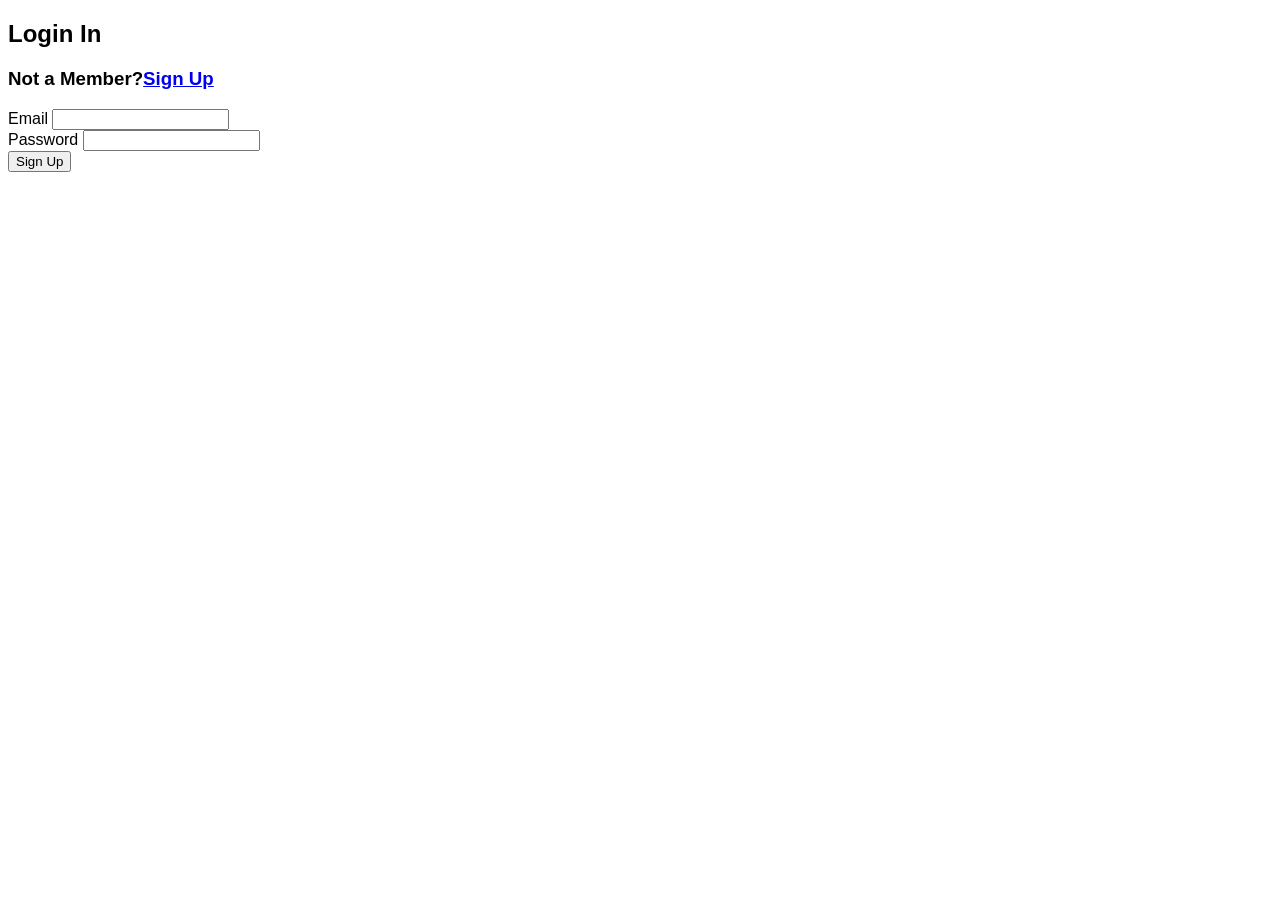
==== login.html @ 09d29266 "My EMC Website" ====
<!DOCTYPE html>
<html lang="en">
<head>
    <meta charset="UTF-8">
    <meta name="viewport" content="width=device-width, initial-scale=1.0">
    <title>Login</title>
    <link rel="stylesheet" href="style.css">
</head>
<body>
    <div class="login-form">
        <h2>Login In</h2> 
        <h3>Not a Member?<a href="signup.html">Sign Up</a></h3>
        <form action="/login">
            <label for="email">Email</label>
            <input type="email" name="email" class="inputs"><br>
            <label for="password">Password</label>
            <input type="password" name="password" class="inputs"><br>
            <button type="submit" class="login-btn">Sign Up</button>
        </form>
    </div>
    
</body>
</html>
---- style.css ----
.main-header{
    display: flex;
    background-color: aqua;
}
.nav{
    display: flex;
    padding: 0;
    margin: 0;
    align-items: center;
    text-align: justify;
}
.nav a{
    text-decoration: none;
    justify-content: space-between;
    margin: 4px;
    margin-top: 1px;
    font-size: medium;

}
.login-form{
    font-family: 'Segoe UI', Tahoma, Geneva, Verdana, sans-serif;
    align-items: center;
    
}
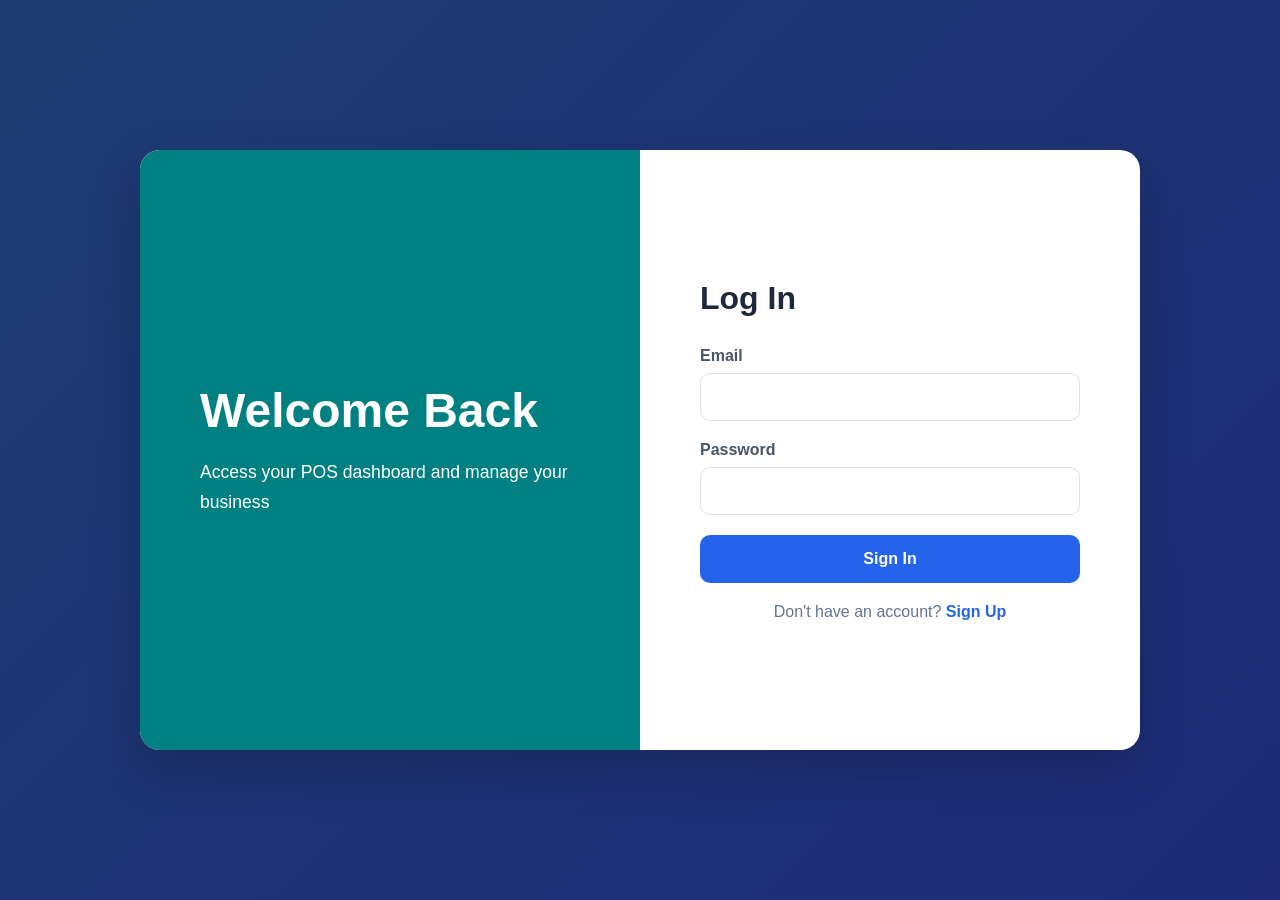
==== commit 52bc1b89: "More improvements and Styles" ====
--- a/login.html
+++ b/login.html
@@ -4,20 +4,36 @@
     <meta charset="UTF-8">
     <meta name="viewport" content="width=device-width, initial-scale=1.0">
     <title>Login</title>
-    <link rel="stylesheet" href="style.css">
+    <link rel="stylesheet" href="login.css">
 </head>
 <body>
     <div class="login-form">
-        <h2>Login In</h2> 
-        <h3>Not a Member?<a href="signup.html">Sign Up</a></h3>
+        <div class="card">
+            <div class="left-panel">
+                <h1>Welcome Back</h1>
+                <p>Access your POS dashboard and manage your business</p>
+        </div>
+        <div class="right-panel">
+            <h2>Log In</h2> 
+
         <form action="/login">
-            <label for="email">Email</label>
-            <input type="email" name="email" class="inputs"><br>
-            <label for="password">Password</label>
-            <input type="password" name="password" class="inputs"><br>
-            <button type="submit" class="login-btn">Sign Up</button>
+            <div class="input-group">
+                <label for="email">Email</label>
+                <input type="email" name="email" class="inputs">
+            </div>
+            <div class="input-group">
+                <label for="password">Password</label>
+                <input type="password" name="password" class="inputs">
+            </div>
+        
+            <button type="submit" class="login-btn">Sign In</button>
+            <p class="link">
+                Don't have an account?
+                <a href="signup.html">Sign Up</a>
+            </p>
         </form>
     </div>
-    
+    </div>
+    </div>
 </body>
 </html>
--- a/login.css
+++ b/login.css
@@ -0,0 +1,142 @@
+*{
+    margin:0;
+    padding:0;
+    box-sizing:border-box;
+    font-family:'Segoe UI',sans-serif;
+}
+
+body{
+    background:linear-gradient(135deg,#1e3c72,#1e2c78);
+    min-height:100vh;
+    display:flex;
+    justify-content:center;
+    align-items:center;
+    padding:20px;
+}
+
+.login-form{
+    width:100%;
+    max-width:1000px;
+}
+
+.card{
+    background:white;
+    border-radius:20px;
+    overflow:hidden;
+    display:flex;
+    min-height:600px;
+    box-shadow:0 20px 50px rgba(0,0,0,0.2);
+}
+
+.left-panel{
+    flex:1;
+    background:linear-gradient(135deg,#008080,#008083);
+    color:white;
+    padding:60px;
+    display:flex;
+    flex-direction:column;
+    justify-content:center;
+}
+
+.left-panel h1{
+    font-size:3rem;
+    margin-bottom:20px;
+}
+
+.left-panel p{
+    font-size:1.1rem;
+    line-height:1.7;
+}
+
+.right-panel{
+    flex:1;
+    padding:60px;
+    display:flex;
+    flex-direction:column;
+    justify-content:center;
+}
+
+.right-panel h2{
+    margin-bottom:30px;
+    color:#1e293b;
+    font-size:2rem;
+}
+
+.input-group{
+    margin-bottom:20px;
+}
+
+.input-group label{
+    display:block;
+    margin-bottom:8px;
+    font-weight:600;
+    color:#475569;
+}
+
+.input-group input{
+    width:100%;
+    padding:14px;
+    border:1px solid #dbe2ea;
+    border-radius:10px;
+    font-size:1rem;
+    transition:0.3s;
+}
+
+.input-group input:focus{
+    outline:none;
+    border-color:#2563eb;
+    box-shadow:0 0 0 3px rgba(37,99,235,0.2);
+}
+
+button{
+    width:100%;
+    padding:15px;
+    border:none;
+    border-radius:10px;
+    background:#2563eb;
+    color:white;
+    font-size:1rem;
+    font-weight:600;
+    cursor:pointer;
+    transition:0.3s;
+}
+
+button:hover{
+    background:#1d4ed8;
+}
+
+.link{
+    margin-top:20px;
+    text-align:center;
+    color:#64748b;
+}
+
+.link a{
+    color:#2563eb;
+    text-decoration:none;
+    font-weight:600;
+}
+
+.link a:hover{
+    text-decoration:underline;
+}
+
+@media(max-width:768px){
+
+    .card{
+        flex-direction:column;
+    }
+
+    .left-panel{
+        padding:40px;
+        text-align:center;
+    }
+
+    .left-panel h1{
+        font-size:2rem;
+    }
+
+    .right-panel{
+        padding:40px;
+    }
+}
